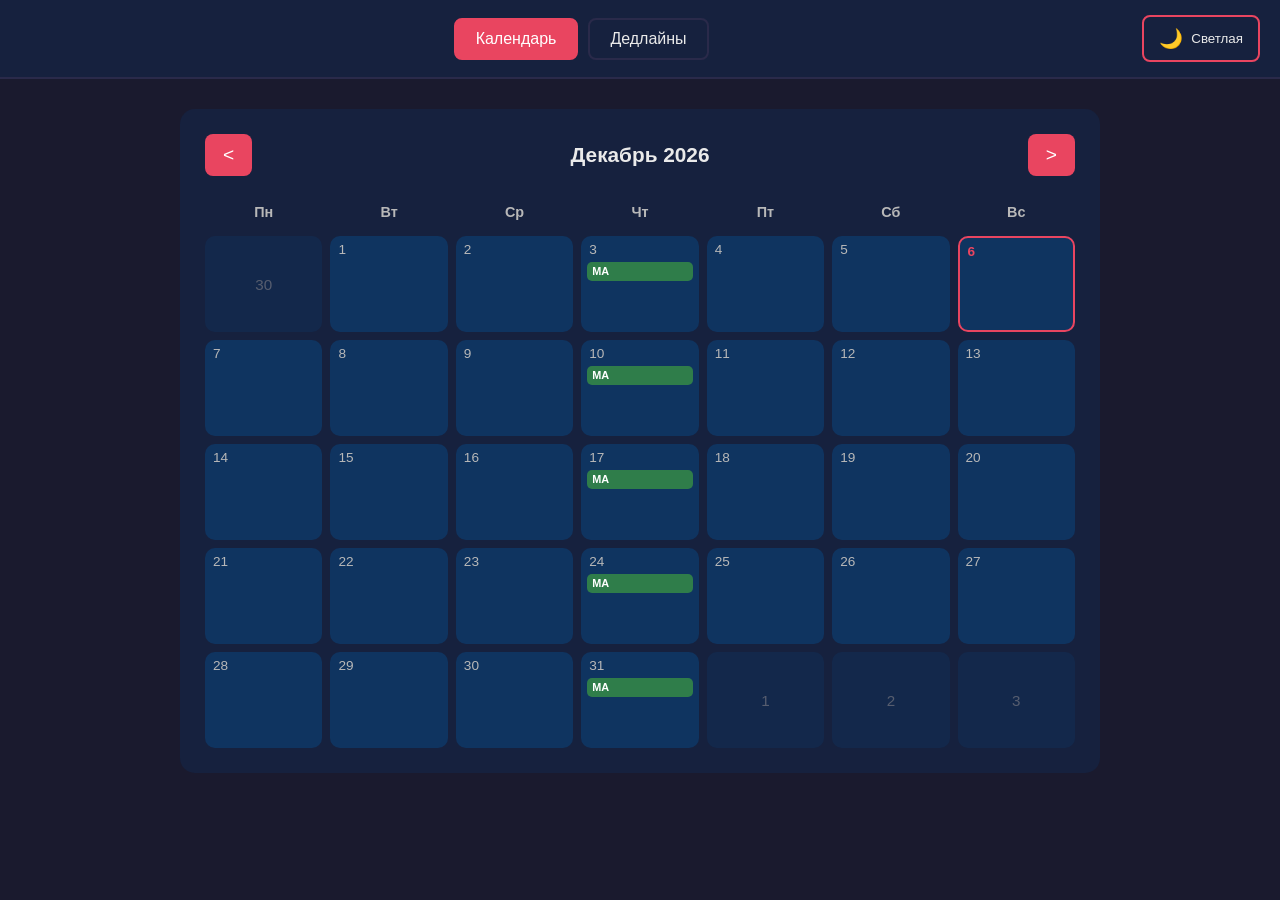
==== index.html @ 1449dc00 "init" ====
<!DOCTYPE html>
<html lang="ru">
<head>
    <meta charset="UTF-8">
    <meta name="viewport" content="width=device-width, initial-scale=1.0">
    <title>Учёбный календарь</title>
    <link rel="stylesheet" href="styles.css">
</head>
<body>
    <header class="header">
        <div class="header-content">
            <h1 class="logo"></h1>
            <nav class="nav-menu">
                <button class="nav-btn active" data-section="calendar">Календарь</button>
                <button class="nav-btn" data-section="deadlines">Дедлайны</button>
            </nav>
            <div class="theme-section">
                <button id="themeToggle" class="theme-btn">
                    <span id="themeIcon">🌙</span>
                    <span id="themeText">Светлая</span>
                </button>
            </div>
        </div>
    </header>
    
    <main class="main-content">
        <section id="calendar-section" class="section active">
            <div class="calendar-container">
                <div class="calendar-header">
                    <button id="prevMonth" class="nav-arrow">&lt;</button>
                    <span id="currentMonth"></span>
                    <button id="nextMonth" class="nav-arrow">&gt;</button>
                </div>
                <div class="calendar-grid" id="calendarGrid"></div>
            </div>
        </section>
        
        <section id="deadlines-section" class="section">
            <div class="deadlines-container">
                <select id="monthSelect" class="month-select">
                    <option value="2026-09">Сентябрь 2026</option>
                    <option value="2026-10">Октябрь 2026</option>
                    <option value="2026-11">Ноябрь 2026</option>
                    <option value="2026-12">Декабрь 2026</option>
                    <option value="2027-01">Январь 2027</option>
                </select>
                <div id="deadlinesList" class="deadlines-list"></div>
            </div>
        </section>
    </main>
    
    <div id="modal" class="modal">
        <div class="modal-content">
            <span class="close-btn">&times;</span>
            <h3 id="modalDate"></h3>
            <div id="modalInfo"></div>
        </div>
    </div>
    
    <script src="script.js"></script>
</body>
</html>
---- styles.css ----
:root {
    --bg-primary: #1a1a2e;
    --bg-secondary: #16213e;
    --bg-tertiary: #0f3460;
    --text-primary: #eaeaea;
    --text-secondary: #b8b8b8;
    --accent: #e94560;
    --accent-hover: #ff6b6b;
    --border: #2a2a4a;
}

[data-theme="light"] {
    --bg-primary: #f5f5f5;
    --bg-secondary: #ffffff;
    --bg-tertiary: #e0e0e0;
    --text-primary: #1a1a1a;
    --text-secondary: #555555;
    --accent: #e94560;
    --accent-hover: #d63651;
    --border: #cccccc;
}

* {
    margin: 0;
    padding: 0;
    box-sizing: border-box;
}

body {
    font-family: 'Segoe UI', Tahoma, Geneva, Verdana, sans-serif;
    background-color: var(--bg-primary);
    color: var(--text-primary);
    min-height: 100vh;
    transition: background-color 0.3s, color 0.3s;
}

/* Header */
.header {
    background-color: var(--bg-secondary);
    border-bottom: 2px solid var(--border);
    position: sticky;
    top: 0;
    z-index: 100;
}

.header-content {
    max-width: 1400px;
    margin: 0 auto;
    display: flex;
    align-items: center;
    justify-content: space-between;
    padding: 15px 20px;
    gap: 20px;
}

.logo {
    font-size: 1.5rem;
    color: var(--accent);
    white-space: nowrap;
}

.nav-menu {
    display: flex;
    gap: 10px;
    flex-wrap: wrap;
    justify-content: center;
}

.nav-btn {
    background-color: transparent;
    color: var(--text-primary);
    border: 2px solid var(--border);
    padding: 10px 20px;
    border-radius: 8px;
    font-size: 1rem;
    cursor: pointer;
    transition: all 0.3s;
}

.nav-btn:hover {
    border-color: var(--accent);
}

.nav-btn.active {
    background-color: var(--accent);
    border-color: var(--accent);
    color: white;
}

.theme-btn {
    background-color: transparent;
    border: 2px solid var(--accent);
    color: var(--text-primary);
    padding: 10px 15px;
    border-radius: 8px;
    cursor: pointer;
    transition: all 0.3s;
    display: flex;
    align-items: center;
    gap: 8px;
}

.theme-btn:hover {
    background-color: var(--accent);
    color: white;
}

#themeIcon {
    font-size: 1.2rem;
}

/* Main Content */
.main-content {
    max-width: 1100px;
    margin: 0 auto;
    padding: 30px 20px;
}

.section {
    display: none;
}

.section.active {
    display: block;
}

/* Calendar */
.calendar-container {
    background-color: var(--bg-secondary);
    padding: 25px;
    border-radius: 15px;
    max-width: 920px;
    margin: 0 auto;
}

.calendar-header {
    display: flex;
    justify-content: space-between;
    align-items: center;
    margin-bottom: 20px;
}

.nav-arrow {
    background-color: var(--accent);
    color: white;
    border: none;
    padding: 10px 18px;
    border-radius: 8px;
    cursor: pointer;
    font-size: 1.2rem;
    transition: background-color 0.3s;
}

.nav-arrow:hover {
    background-color: var(--accent-hover);
}

#currentMonth {
    font-size: 1.3rem;
    font-weight: bold;
}

.calendar-grid {
    display: grid;
    grid-template-columns: repeat(7, 1fr);
    gap: 8px;
}

.day-name {
    text-align: center;
    font-weight: bold;
    padding: 8px;
    color: var(--text-secondary);
    font-size: 0.9rem;
}

.day-cell {
    min-height: 96px;
    display: flex;
    flex-direction: column;
    align-items: stretch;
    justify-content: flex-start;
    gap: 4px;
    padding: 6px;
    border-radius: 10px;
    cursor: default;
    font-size: 0.95rem;
    transition: background-color 0.2s, border-color 0.2s;
    position: relative;
    background-color: var(--bg-tertiary);
}

.day-cell.has-subject {
    cursor: default;
}

.day-cell.has-subject:hover {
    background-color: var(--bg-tertiary);
}

.day-cell.today {
    border: 2px solid var(--accent);
    font-weight: bold;
}

.day-number {
    align-self: flex-start;
    font-size: 0.85rem;
    line-height: 1;
    color: var(--text-secondary);
    padding: 1px 2px;
}

.day-cell.today .day-number {
    color: var(--accent);
}

.day-subjects {
    display: flex;
    flex-direction: column;
    gap: 3px;
    width: 100%;
    min-width: 0;
}

.subject-label {
    display: block;
    width: 100%;
    padding: 3px 5px;
    border: none;
    border-radius: 5px;
    font-size: 0.68rem;
    font-weight: 600;
    font-family: inherit;
    line-height: 1.25;
    white-space: nowrap;
    overflow: hidden;
    text-overflow: ellipsis;
    color: #fff;
    text-align: left;
    cursor: pointer;
    transition: filter 0.15s, transform 0.15s;
}

.subject-label:hover {
    filter: brightness(1.15);
    transform: translateY(-1px);
}

.subject-label:focus-visible {
    outline: 2px solid var(--accent);
    outline-offset: 1px;
}

.subject-ma { background-color: #2f7d4a; }
.subject-ma-test { background-color: #c67a12; }
.subject-ma-event { background-color: #3b6ea5; }
.subject-org { background-color: #8b4fbf; }
.subject-org-phil { background-color: #6b4cc4; }
.subject-history { background-color: #b4532a; }
.subject-linalg { background-color: #1f7a8c; }
.subject-opd { background-color: #0d7377; }
.subject-meeting { background-color: #4a5568; }
.subject-other { background-color: var(--accent); }

.day-cell.other-month {
    color: var(--text-secondary);
    opacity: 0.4;
    min-height: 96px;
    align-items: center;
    justify-content: center;
}

/* Deadlines */
.deadlines-container {
    background-color: var(--bg-secondary);
    padding: 25px;
    border-radius: 15px;
    max-width: 700px;
    margin: 0 auto;
}

.month-select {
    width: 100%;
    padding: 12px 15px;
    margin-bottom: 20px;
    border-radius: 8px;
    border: 2px solid var(--border);
    background-color: var(--bg-tertiary);
    color: var(--text-primary);
    font-size: 1rem;
    cursor: pointer;
}

.month-select:focus {
    outline: none;
    border-color: var(--accent);
}

.deadlines-list {
    display: flex;
    flex-direction: column;
    gap: 12px;
}

.deadline-item {
    background-color: var(--bg-tertiary);
    padding: 15px;
    border-radius: 10px;
    border-left: 4px solid var(--accent);
}

.deadline-item.deadline-ma-test,
.deadline-item.deadline-ma { border-left-color: #2f7d4a; }
.deadline-item.deadline-linalg { border-left-color: #1f7a8c; }
.deadline-item.deadline-history { border-left-color: #b4532a; }
.deadline-item.deadline-org { border-left-color: #8b4fbf; }
.deadline-item.deadline-org-phil { border-left-color: #6b4cc4; }
.deadline-item.deadline-opd { border-left-color: #0d7377; }

.deadline-top {
    display: flex;
    align-items: center;
    justify-content: space-between;
    gap: 10px;
    margin-bottom: 4px;
}

.deadline-date {
    font-weight: bold;
    color: var(--accent);
    font-size: 0.95rem;
}

.deadline-badge {
    font-size: 0.72rem;
    font-weight: 600;
    padding: 2px 8px;
    border-radius: 999px;
    background-color: color-mix(in srgb, var(--accent) 22%, transparent);
    color: var(--accent);
    white-space: nowrap;
}

.deadline-badge.soft {
    background-color: color-mix(in srgb, var(--text-secondary) 18%, transparent);
    color: var(--text-secondary);
}

.deadline-subject {
    font-weight: bold;
    margin: 5px 0;
    font-size: 1.05rem;
}

.deadline-desc {
    color: var(--text-secondary);
    font-size: 0.9rem;
    line-height: 1.5;
}

/* Modal */
.modal {
    display: none;
    position: fixed;
    top: 0;
    left: 0;
    width: 100%;
    height: 100%;
    background-color: rgba(0, 0, 0, 0.7);
    z-index: 1000;
    justify-content: center;
    align-items: flex-start;
    padding: 20px;
    overflow-y: auto;
}

.modal.show {
    display: flex;
}

.modal-content {
    background-color: var(--bg-secondary);
    padding: 30px;
    border-radius: 15px;
    max-width: 760px;
    width: 100%;
    position: relative;
    max-height: 90vh;
    overflow-y: auto;
}

#modalInfo {
    display: flex;
    flex-direction: column;
    gap: 16px;
}

.close-btn {
    position: absolute;
    top: 15px;
    right: 20px;
    font-size: 1.8rem;
    cursor: pointer;
    color: var(--text-secondary);
}

.close-btn:hover {
    color: var(--accent);
}

#modalDate {
    color: var(--accent);
    margin-bottom: 20px;
    padding-right: 30px;
}

/* Event Card */
.event-card {
    background-color: var(--bg-tertiary);
    padding: 20px;
    margin-bottom: 0;
    border-radius: 12px;
    border-left: 4px solid var(--accent);
}

.event-header {
    display: flex;
    justify-content: space-between;
    align-items: center;
    margin-bottom: 10px;
}

.event-type-badge {
    display: inline-block;
    padding: 4px 12px;
    border-radius: 20px;
    font-size: 0.85rem;
    font-weight: 500;
    background-color: var(--accent);
    color: white;
}

.event-type-badge.webinar {
    background-color: #4CAF50;
}

.event-type-badge.test_deadline_soft {
    background-color: #FF9800;
}

.event-type-badge.test_deadline {
    background-color: #f44336;
}

.event-type-badge.event {
    background-color: #2196F3;
}

.event-date {
    color: var(--text-secondary);
    font-size: 0.9rem;
}

.event-time {
    color: var(--text-secondary);
    font-size: 0.95rem;
    margin-bottom: 10px;
    font-variant-numeric: tabular-nums;
}

.event-title {
    font-size: 1.2rem;
    font-weight: bold;
    margin-bottom: 15px;
    color: var(--text-primary);
}

.event-course {
    margin-bottom: 10px;
    padding: 10px;
    background-color: var(--bg-secondary);
    border-radius: 8px;
}

.event-course-label {
    color: var(--text-secondary);
    font-size: 0.85rem;
    display: block;
    margin-bottom: 3px;
}

.event-course-name {
    font-weight: 500;
}

.event-course-id {
    color: var(--text-secondary);
    margin-left: 5px;
}

.event-teacher {
    display: flex;
    flex-direction: column;
    margin-bottom: 15px;
}

.event-teacher-label {
    color: var(--text-secondary);
    font-size: 0.85rem;
    margin-bottom: 3px;
}

.event-teacher-name {
    font-weight: 500;
}

.event-description {
    color: var(--text-secondary);
    padding: 10px;
    background-color: var(--bg-secondary);
    border-radius: 8px;
    margin-bottom: 15px;
}

.event-notes {
    margin-top: 18px;
    padding-top: 16px;
    border-top: 1px solid var(--border);
    display: flex;
    flex-direction: column;
    gap: 12px;
}

.info-section {
    background-color: var(--bg-secondary);
    border: 1px solid var(--border);
    border-radius: 10px;
    padding: 14px 16px;
}

.info-section-title {
    font-weight: 600;
    color: var(--accent);
    margin-bottom: 10px;
    font-size: 1rem;
    letter-spacing: 0.01em;
}

.info-section-content {
    color: var(--text-primary);
}

.info-section-content p {
    margin-bottom: 8px;
    line-height: 1.65;
    color: var(--text-primary);
}

.info-section-content p:last-child {
    margin-bottom: 0;
}

.info-section-content ul,
.info-section-content ol {
    margin: 8px 0 4px;
    padding-left: 22px;
}

.info-section-content li {
    margin-bottom: 7px;
    line-height: 1.55;
    color: var(--text-primary);
}

.info-section-content li:last-child {
    margin-bottom: 0;
}

.empty-state {
    color: var(--text-secondary);
    text-align: center;
    padding: 20px;
}

/* Scrollbar */
::-webkit-scrollbar {
    width: 8px;
}

::-webkit-scrollbar-track {
    background: var(--bg-tertiary);
}

::-webkit-scrollbar-thumb {
    background: var(--accent);
    border-radius: 4px;
}

/* Responsive */
@media (max-width: 700px) {
    .header-content {
        flex-direction: column;
        gap: 15px;
    }
    
    .nav-menu {
        width: 100%;
        justify-content: center;
    }
    
    .nav-btn {
        flex: 1;
        text-align: center;
        min-width: 120px;
    }
    
    .calendar-container {
        padding: 12px;
    }

    .calendar-grid {
        gap: 4px;
    }
    
    .day-cell,
    .day-cell.other-month {
        min-height: 78px;
        padding: 4px;
    }

    .subject-label {
        font-size: 0.58rem;
        padding: 2px 3px;
    }

    .day-number {
        font-size: 0.75rem;
    }
}
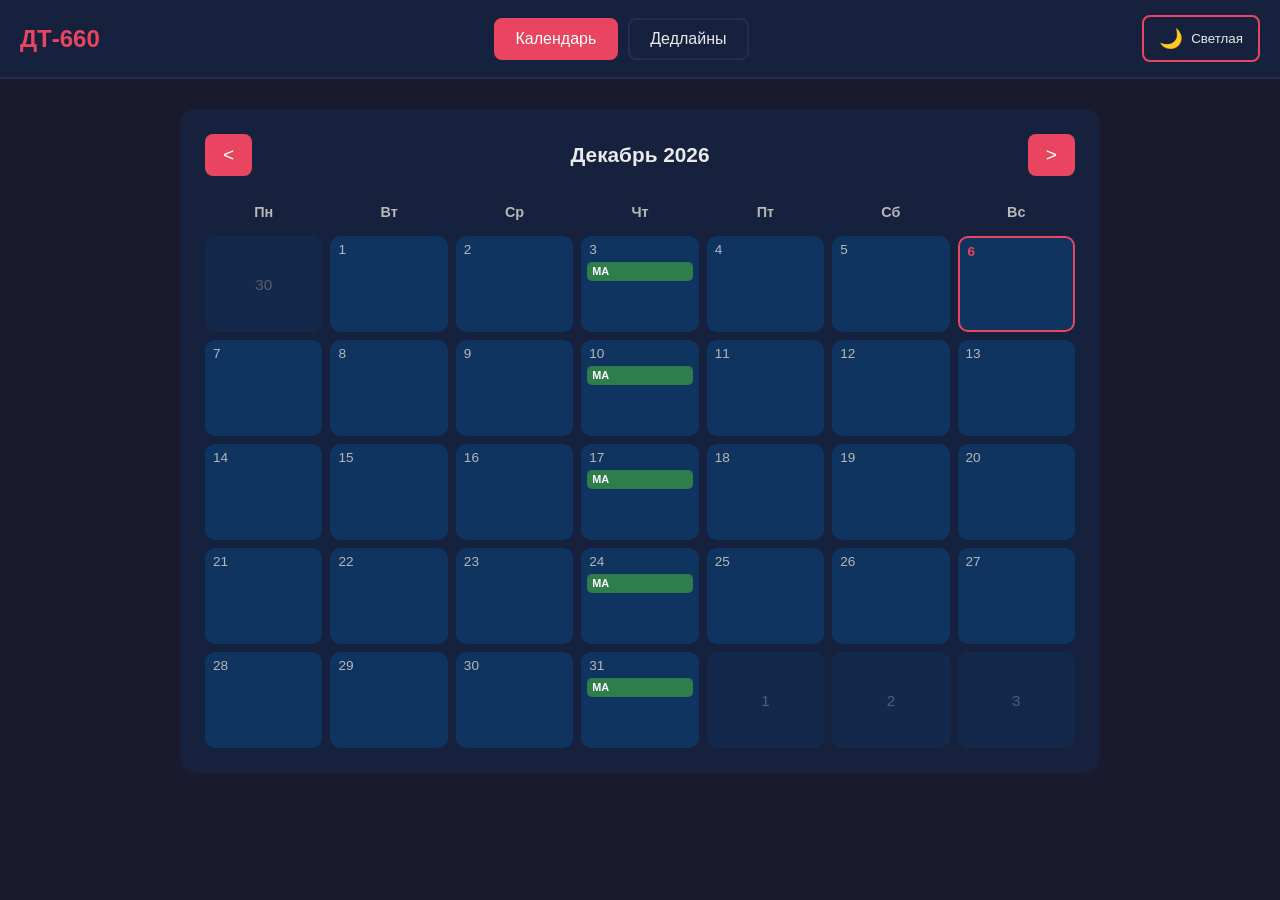
==== commit f32e8d62: "Update index.html" ====
--- a/index.html
+++ b/index.html
@@ -9,7 +9,7 @@
 <body>
     <header class="header">
         <div class="header-content">
-            <h1 class="logo"></h1>
+            <h1 class="logo">ДТ-660</h1>
             <nav class="nav-menu">
                 <button class="nav-btn active" data-section="calendar">Календарь</button>
                 <button class="nav-btn" data-section="deadlines">Дедлайны</button>
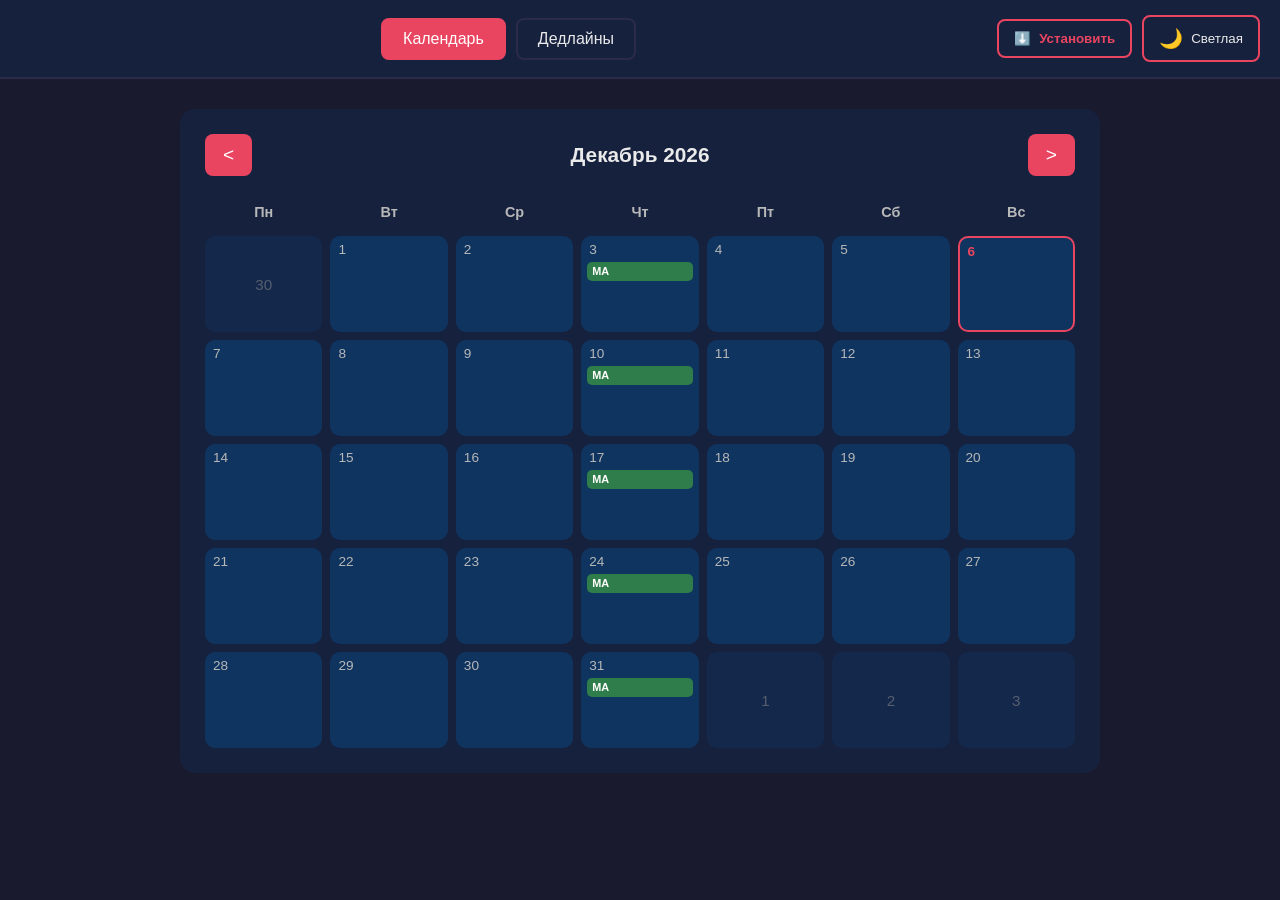
==== commit d1ccfd2b: "Add PWA support with service worker, manifest, and offline capabilities - Create app.js to handle Se" ====
--- a/index.html
+++ b/index.html
@@ -2,19 +2,35 @@
 <html lang="ru">
 <head>
     <meta charset="UTF-8">
-    <meta name="viewport" content="width=device-width, initial-scale=1.0">
-    <title>Учёбный календарь</title>
+    <meta name="viewport" content="width=device-width, initial-scale=1.0, viewport-fit=cover">
+    <title>Учёбный календарь — ДТ-660</title>
+    <meta name="description" content="Учебный календарь группы ДТ-660, заочное отделение НГТУ: установочные лекции, консультации, сессия и дедлайны.">
+
+    <!-- PWA -->
+    <link rel="manifest" href="manifest.webmanifest">
+    <meta name="theme-color" content="#e94560">
+    <link rel="icon" type="image/svg+xml" href="icons/icon.svg">
+    <link rel="apple-touch-icon" href="icons/icon-192.png">
+    <meta name="mobile-web-app-capable" content="yes">
+    <meta name="apple-mobile-web-app-capable" content="yes">
+    <meta name="apple-mobile-web-app-status-bar-style" content="black-translucent">
+    <meta name="apple-mobile-web-app-title" content="Календарь ДТ-660">
+
     <link rel="stylesheet" href="styles.css">
 </head>
 <body>
     <header class="header">
         <div class="header-content">
-            <h1 class="logo">ДТ-660</h1>
+            <h1 class="logo"></h1>
             <nav class="nav-menu">
                 <button class="nav-btn active" data-section="calendar">Календарь</button>
                 <button class="nav-btn" data-section="deadlines">Дедлайны</button>
             </nav>
             <div class="theme-section">
+                <button id="installBtn" class="theme-btn install-btn" hidden>
+                    <span>⬇️</span>
+                    <span>Установить</span>
+                </button>
                 <button id="themeToggle" class="theme-btn">
                     <span id="themeIcon">🌙</span>
                     <span id="themeText">Светлая</span>
@@ -57,6 +73,9 @@
         </div>
     </div>
     
+    <div id="offlineBanner" class="offline-banner" hidden>📴 Офлайн-режим — данные из кэша</div>
+
     <script src="script.js"></script>
+    <script src="app.js"></script>
 </body>
 </html>
--- a/styles.css
+++ b/styles.css
@@ -638,3 +638,76 @@
         font-size: 0.75rem;
     }
 }
+
+/* ===== PWA additions ===== */
+
+/* Безопасные зоны (чёлка / gesture bar на телефонах) */
+.header {
+    padding-top: env(safe-area-inset-top);
+}
+
+.main-content {
+    padding-bottom: calc(20px + env(safe-area-inset-bottom));
+}
+
+/* Кнопка установки приложения */
+.theme-section {
+    display: flex;
+    align-items: center;
+    gap: 10px;
+}
+
+.install-btn {
+    border-color: var(--accent) !important;
+    color: var(--accent) !important;
+    font-weight: 600;
+}
+
+.install-btn:hover {
+    background-color: var(--accent);
+    color: #fff !important;
+}
+
+/* Баннер офлайн-режима */
+.offline-banner {
+    position: fixed;
+    left: 50%;
+    bottom: calc(16px + env(safe-area-inset-bottom));
+    transform: translateX(-50%);
+    background-color: var(--bg-tertiary);
+    color: var(--text-primary);
+    border: 1px solid var(--accent);
+    border-radius: 24px;
+    padding: 8px 18px;
+    font-size: 0.85rem;
+    z-index: 300;
+    box-shadow: 0 4px 16px rgba(0, 0, 0, 0.35);
+    white-space: nowrap;
+}
+
+/* Компактнее на узких экранах */
+@media (max-width: 700px) {
+    .theme-section {
+        width: 100%;
+        justify-content: center;
+    }
+
+    .theme-btn {
+        padding: 8px 14px;
+        font-size: 0.9rem;
+    }
+}
+
+/* Режим установленного приложения: нативнее внешний вид */
+@media (display-mode: standalone) {
+    .header {
+        user-select: none;
+        -webkit-user-select: none;
+    }
+
+    .day-cell,
+    .nav-btn,
+    .theme-btn {
+        touch-action: manipulation;
+    }
+}
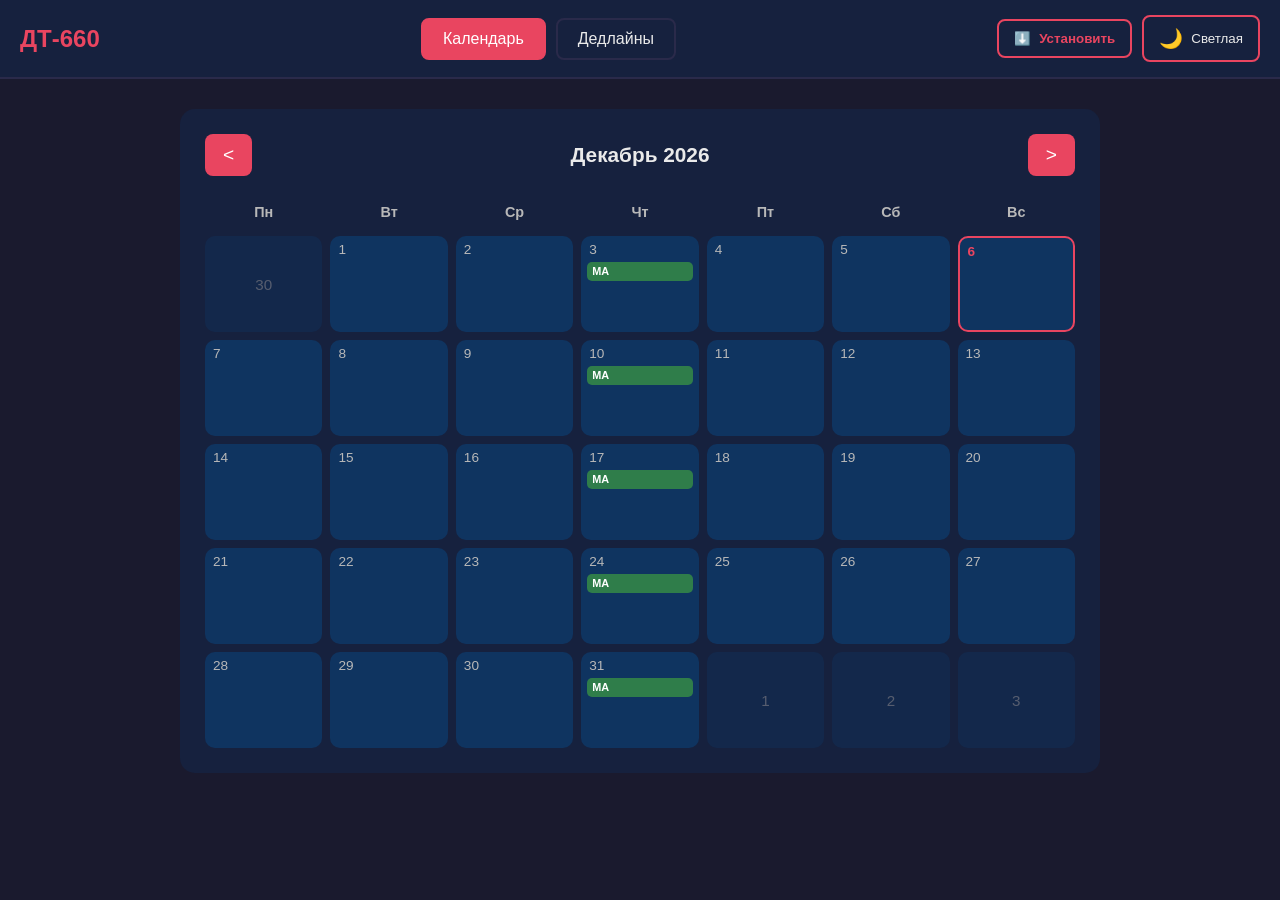
==== commit 81a17759: "merge remote general-meeting-of-group-dt-660-ad6c7 to align history" ====
--- a/index.html
+++ b/index.html
@@ -21,7 +21,7 @@
 <body>
     <header class="header">
         <div class="header-content">
-            <h1 class="logo"></h1>
+            <h1 class="logo">ДТ-660</h1>
             <nav class="nav-menu">
                 <button class="nav-btn active" data-section="calendar">Календарь</button>
                 <button class="nav-btn" data-section="deadlines">Дедлайны</button>
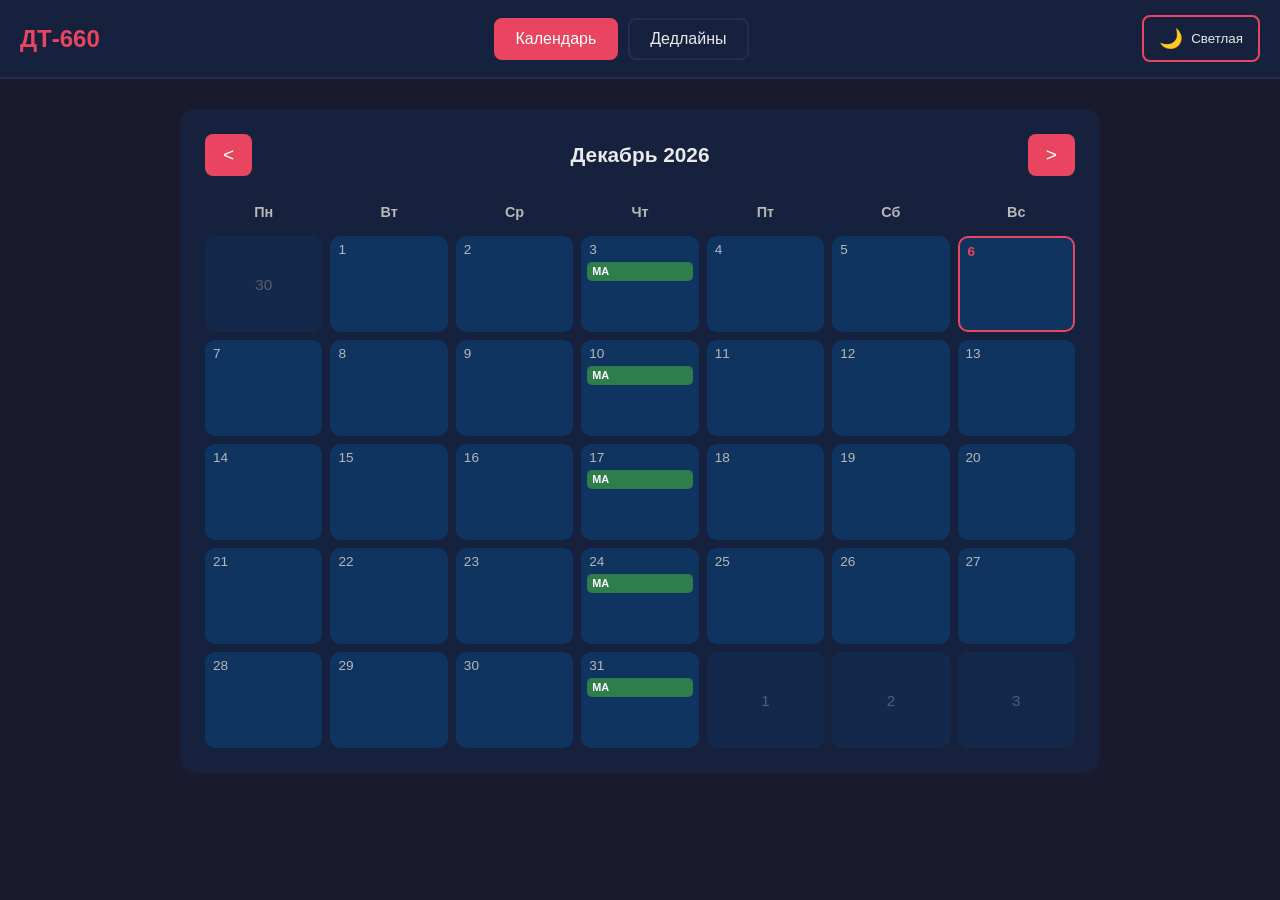
==== commit 1c1cd885: "Update index.html" ====
--- a/index.html
+++ b/index.html
@@ -27,10 +27,6 @@
                 <button class="nav-btn" data-section="deadlines">Дедлайны</button>
             </nav>
             <div class="theme-section">
-                <button id="installBtn" class="theme-btn install-btn" hidden>
-                    <span>⬇️</span>
-                    <span>Установить</span>
-                </button>
                 <button id="themeToggle" class="theme-btn">
                     <span id="themeIcon">🌙</span>
                     <span id="themeText">Светлая</span>
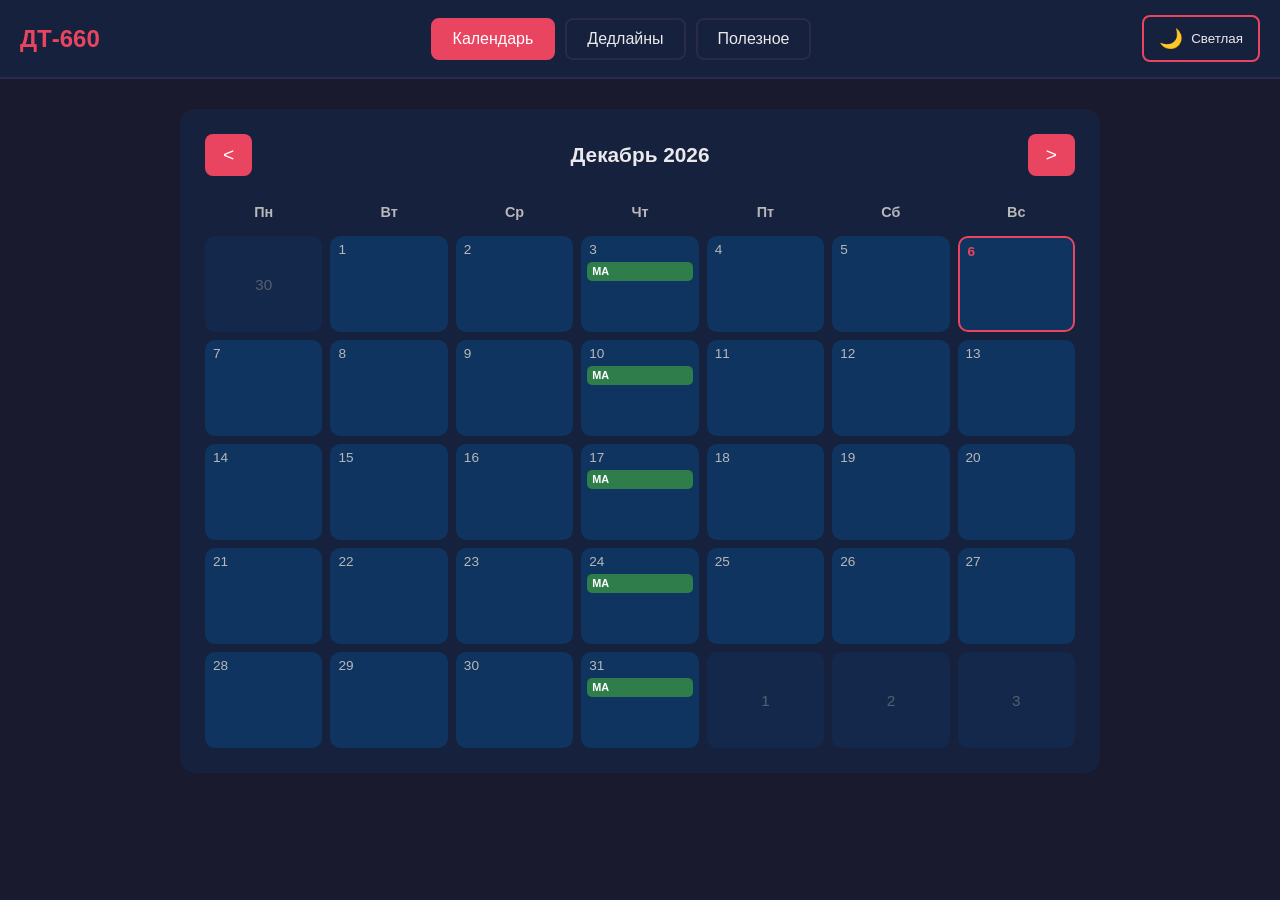
==== commit 63c128e6: "new" ====
--- a/index.html
+++ b/index.html
@@ -25,6 +25,7 @@
             <nav class="nav-menu">
                 <button class="nav-btn active" data-section="calendar">Календарь</button>
                 <button class="nav-btn" data-section="deadlines">Дедлайны</button>
+                <button class="nav-btn" data-section="useful">Полезное</button>
             </nav>
             <div class="theme-section">
                 <button id="themeToggle" class="theme-btn">
@@ -47,6 +48,14 @@
             </div>
         </section>
         
+        <section id="useful-section" class="section">
+            <div class="useful-container">
+                <h2 class="useful-title">Полезное по предметам</h2>
+                <p class="useful-subtitle">Материалы, шпаргалки и схемы — разбито по дисциплинам</p>
+                <div id="usefulList" class="useful-list"></div>
+            </div>
+        </section>
+
         <section id="deadlines-section" class="section">
             <div class="deadlines-container">
                 <select id="monthSelect" class="month-select">
--- a/styles.css
+++ b/styles.css
@@ -711,3 +711,179 @@
         touch-action: manipulation;
     }
 }
+
+/* ===== Раздел «Полезное» ===== */
+
+.useful-container {
+    max-width: 920px;
+    margin: 0 auto;
+}
+
+.useful-title {
+    font-size: 1.5rem;
+    margin-bottom: 4px;
+}
+
+.useful-subtitle {
+    color: var(--text-secondary);
+    margin-bottom: 20px;
+    font-size: 0.95rem;
+}
+
+.useful-list {
+    display: flex;
+    flex-direction: column;
+    gap: 16px;
+}
+
+.useful-subject {
+    background-color: var(--bg-secondary);
+    border-radius: 14px;
+    overflow: hidden;
+    border: 1px solid var(--border);
+}
+
+.useful-subject-header {
+    width: 100%;
+    display: flex;
+    align-items: center;
+    gap: 12px;
+    padding: 16px 18px;
+    background: none;
+    border: none;
+    cursor: pointer;
+    color: var(--text-primary);
+    font-size: 1.05rem;
+    font-family: inherit;
+    text-align: left;
+}
+
+.useful-subject-header:hover {
+    background-color: var(--bg-tertiary);
+}
+
+.useful-subject-icon {
+    display: inline-flex;
+    align-items: center;
+    justify-content: center;
+    width: 38px;
+    height: 38px;
+    border-radius: 10px;
+    font-size: 1.3rem;
+    font-weight: bold;
+    color: #fff;
+    background-color: var(--subject-color, var(--accent));
+    flex-shrink: 0;
+}
+
+.useful-subject-name {
+    font-weight: 600;
+    flex: 1;
+}
+
+.useful-subject-count {
+    font-size: 0.78rem;
+    color: var(--text-secondary);
+    white-space: nowrap;
+}
+
+.useful-chevron {
+    transition: transform 0.2s;
+    color: var(--text-secondary);
+}
+
+.useful-subject-header.open .useful-chevron {
+    transform: rotate(180deg);
+}
+
+.useful-subject-body {
+    padding: 4px 18px 18px;
+    border-top: 1px solid var(--border);
+}
+
+.useful-topic {
+    padding: 14px 0;
+}
+
+.useful-topic + .useful-topic {
+    border-top: 1px dashed var(--border);
+}
+
+.useful-topic-title {
+    font-size: 1.02rem;
+    margin-bottom: 4px;
+    color: var(--subject-color, var(--accent));
+}
+
+.useful-topic-subtitle {
+    font-size: 0.85rem;
+    color: var(--text-secondary);
+    margin-bottom: 12px;
+}
+
+.useful-images {
+    display: grid;
+    grid-template-columns: repeat(auto-fill, minmax(160px, 1fr));
+    gap: 12px;
+}
+
+.useful-image-card {
+    background-color: var(--bg-tertiary);
+    border-radius: 10px;
+    overflow: hidden;
+    cursor: pointer;
+    border: 1px solid var(--border);
+    transition: transform 0.15s, box-shadow 0.15s;
+}
+
+.useful-image-card:hover {
+    transform: translateY(-2px);
+    box-shadow: 0 4px 14px rgba(0, 0, 0, 0.25);
+}
+
+.useful-image-card img {
+    display: block;
+    width: 100%;
+    aspect-ratio: 4 / 3;
+    object-fit: cover;
+}
+
+.useful-image-card figcaption {
+    font-size: 0.75rem;
+    padding: 8px 10px;
+    color: var(--text-secondary);
+}
+
+/* Модалка просмотра картинки */
+.gallery-title {
+    margin-bottom: 12px;
+}
+
+.gallery-frame {
+    background-color: var(--bg-tertiary);
+    border-radius: 10px;
+    padding: 10px;
+    text-align: center;
+}
+
+.gallery-image {
+    max-width: 100%;
+    max-height: 70vh;
+    border-radius: 8px;
+}
+
+.gallery-hint {
+    margin-top: 10px;
+    font-size: 0.8rem;
+    color: var(--text-secondary);
+}
+
+@media (max-width: 700px) {
+    .useful-images {
+        grid-template-columns: repeat(2, 1fr);
+    }
+
+    .useful-subject-count {
+        display: none;
+    }
+}
